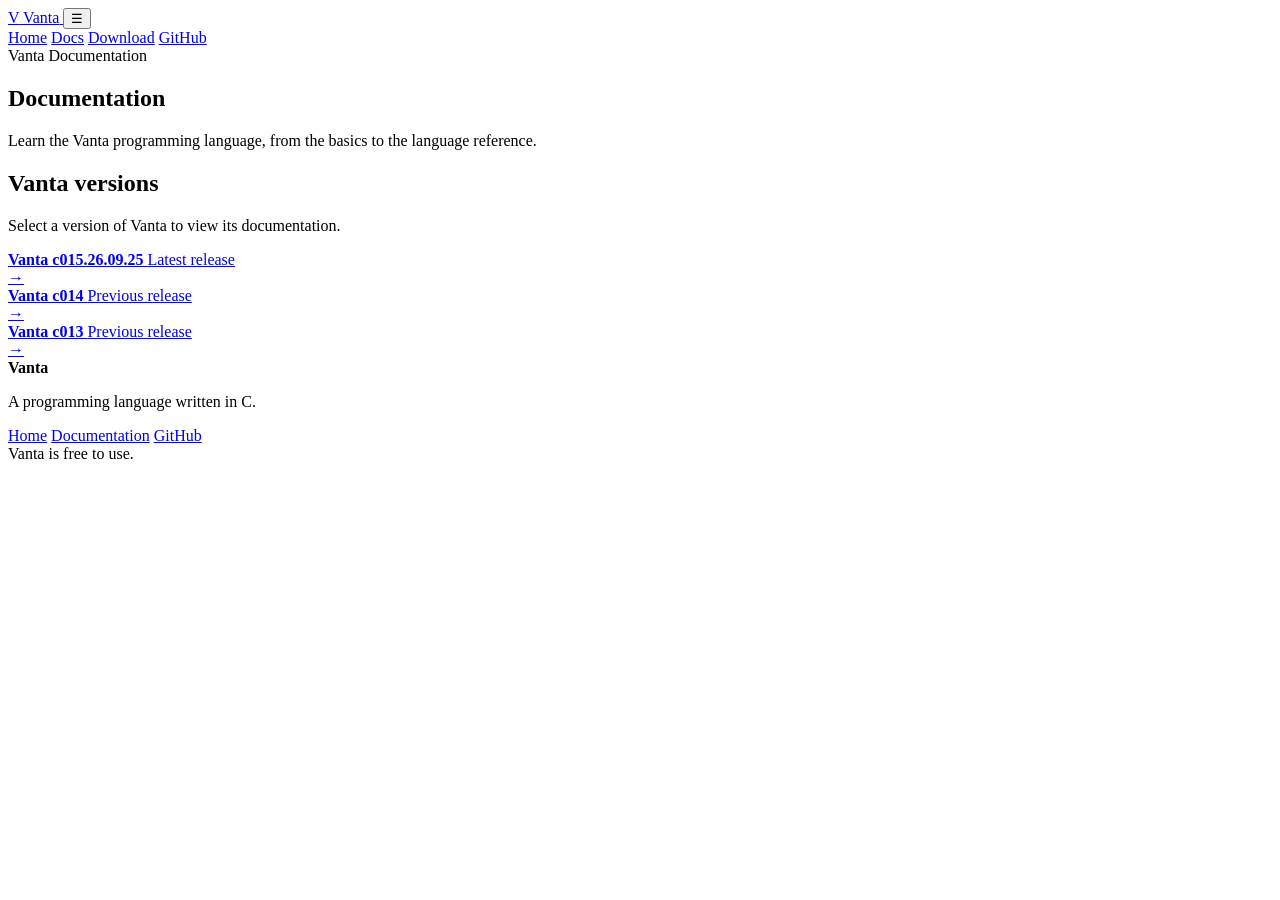
==== docs/index.html @ 65cd363d "Add files via upload" ====
<!DOCTYPE html>
<html lang="en">
<head>
    <meta charset="UTF-8">

    <meta name="viewport"
          content="width=device-width, initial-scale=1.0">

    <title>Vanta Documentation</title>

    <link rel="stylesheet"
          href="/vanta/assets/style.css">
</head>

<body>

<header class="site-header">

    <div class="nav-container">

        <a class="logo" href="/vanta">
            <span class="logo-mark">V</span>
            <span>Vanta</span>
        </a>

        <button class="menu-button" id="menuButton">
            ☰
        </button>

        <nav id="mainNav">
            <a href="/vanta">Home</a>
            <a class="active" href="/vanta/docs">Docs</a>
            <a href="/vanta/download">Download</a>
            <a href="https://github.com/knoob1517/vanta">GitHub</a>
        </nav>

    </div>

</header>


<main>

    <section class="docs-hero">

        <div class="container">

            <span class="eyebrow">
                Vanta Documentation
            </span>

            <h1>
                Documentation
            </h1>

            <p>
                Learn the Vanta programming language,
                from the basics to the language reference.
            </p>

        </div>

    </section>


    <section class="docs-page">

        <div class="container">

            <h2>Vanta versions</h2>

            <p class="muted">
                Select a version of Vanta to view its documentation.
            </p>


            <div class="version-list">

                <a href="/vanta/docs/c015.26.09.25"
                   class="version-card">

                    <div>

                        <strong>
                            Vanta c015.26.09.25
                        </strong>

                        <span>
                            Latest release
                        </span>

                    </div>

                    <span class="arrow">→</span>

                </a>


                <a href="/vanta/docs/c014.26.09.XX"
                   class="version-card">

                    <div>

                        <strong>
                            Vanta c014
                        </strong>

                        <span>
                            Previous release
                        </span>

                    </div>

                    <span class="arrow">→</span>

                </a>


                <a href="/vanta/docs/c013.26.09.XX"
                   class="version-card">

                    <div>

                        <strong>
                            Vanta c013
                        </strong>

                        <span>
                            Previous release
                        </span>

                    </div>

                    <span class="arrow">→</span>

                </a>

            </div>

        </div>

    </section>

</main>


<footer>

    <div class="footer-container">

        <div>
            <strong>Vanta</strong>

            <p>
                A programming language written in C.
            </p>
        </div>

        <div class="footer-links">
            <a href="/vanta">Home</a>
            <a href="/vanta/docs">Documentation</a>
            <a href="https://github.com/knoob1517/vanta">GitHub</a>
        </div>

    </div>

    <div class="free-notice">
        Vanta is free to use.
    </div>

</footer>


<script src="/vanta/assets/main.js"></script>

</body>
</html>
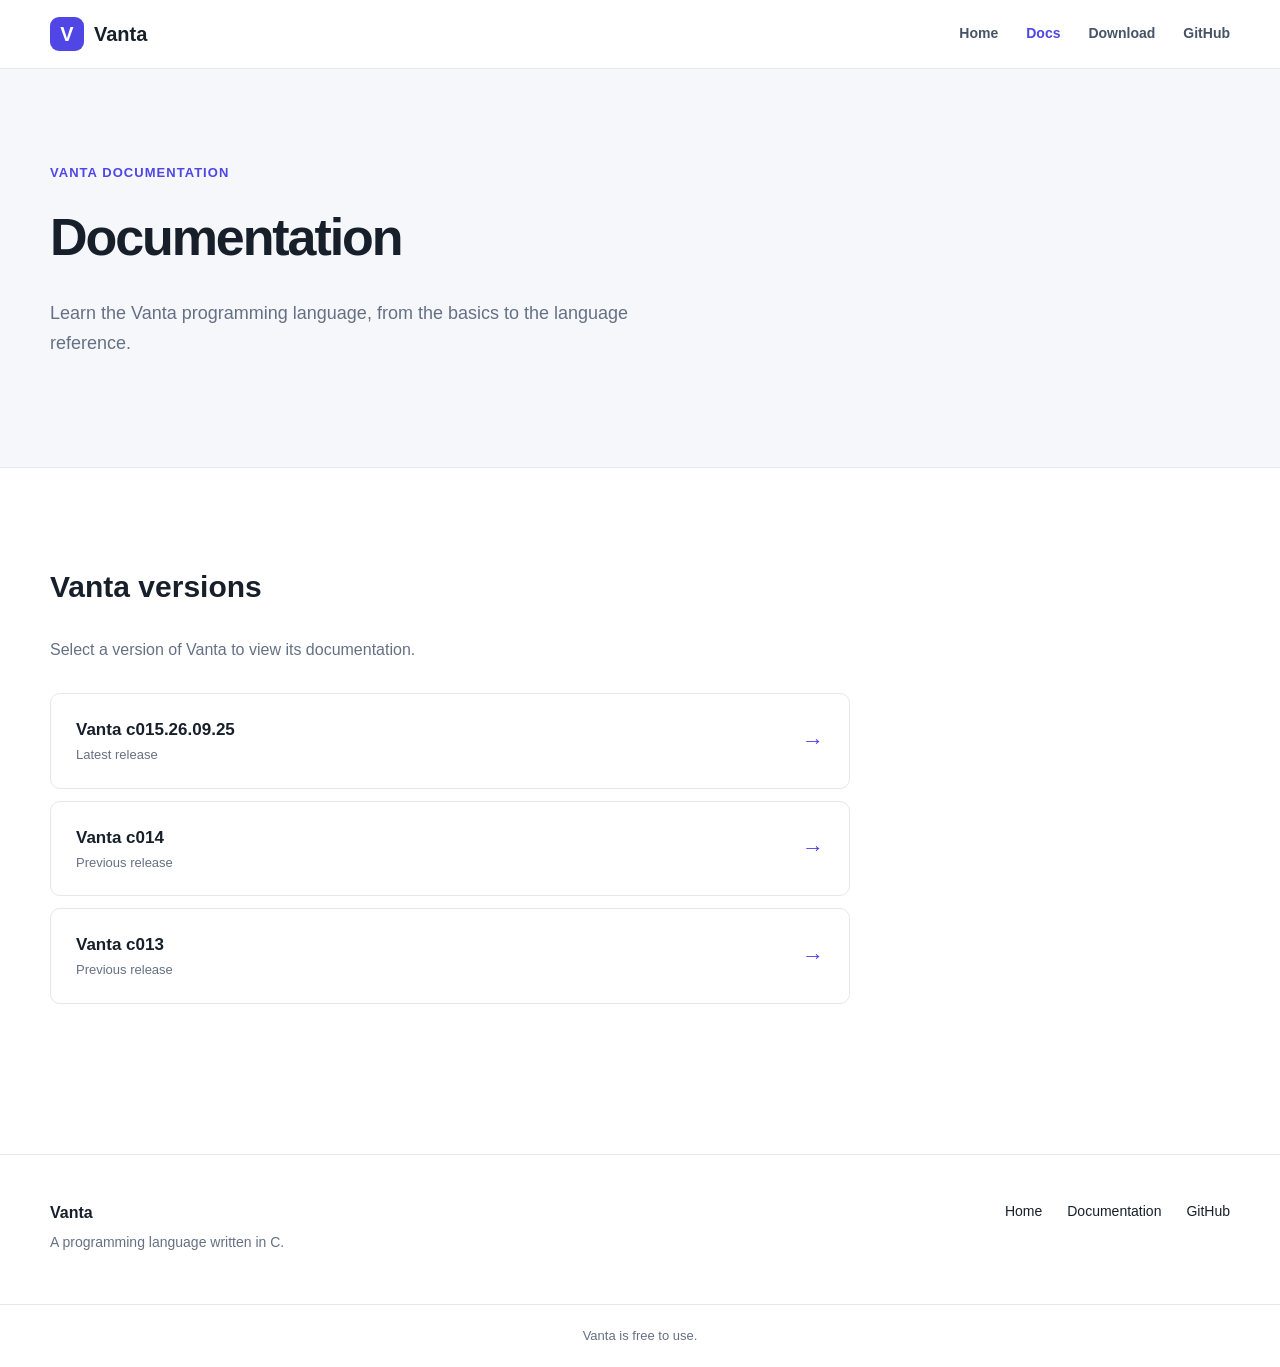
==== commit c359af4a: "Update index.html" ====
--- a/docs/index.html
+++ b/docs/index.html
@@ -9,7 +9,7 @@
     <title>Vanta Documentation</title>
 
     <link rel="stylesheet"
-          href="/vanta/assets/style.css">
+          href="/assets/style.css">
 </head>
 
 <body>
@@ -29,8 +29,8 @@
 
         <nav id="mainNav">
             <a href="/vanta">Home</a>
-            <a class="active" href="/vanta/docs">Docs</a>
-            <a href="/vanta/download">Download</a>
+            <a class="active" href="/docs">Docs</a>
+            <a href="/download">Download</a>
             <a href="https://github.com/knoob1517/vanta">GitHub</a>
         </nav>
 
@@ -76,7 +76,7 @@
 
             <div class="version-list">
 
-                <a href="/vanta/docs/c015.26.09.25"
+                <a href="/docs/c015.26.09.25"
                    class="version-card">
 
                     <div>
@@ -96,7 +96,7 @@
                 </a>
 
 
-                <a href="/vanta/docs/c014.26.09.XX"
+                <a href="/docs/c014.26.09.XX"
                    class="version-card">
 
                     <div>
@@ -116,7 +116,7 @@
                 </a>
 
 
-                <a href="/vanta/docs/c013.26.09.XX"
+                <a href="/docs/c013.26.09.XX"
                    class="version-card">
 
                     <div>
@@ -158,7 +158,7 @@
 
         <div class="footer-links">
             <a href="/vanta">Home</a>
-            <a href="/vanta/docs">Documentation</a>
+            <a href="/docs">Documentation</a>
             <a href="https://github.com/knoob1517/vanta">GitHub</a>
         </div>
 
@@ -171,7 +171,7 @@
 </footer>
 
 
-<script src="/vanta/assets/main.js"></script>
+<script src="/assets/main.js"></script>
 
 </body>
-</html>+</html>
--- a/assets/style.css
+++ b/assets/style.css
@@ -0,0 +1,982 @@
+:root {
+    --bg: #ffffff;
+    --bg-secondary: #f5f7fa;
+
+    --text: #17202a;
+    --muted: #667085;
+
+    --border: #e4e7ec;
+
+    --accent: #4f46e5;
+    --accent-dark: #3730a3;
+
+    --code-bg: #111827;
+    --code-text: #e5e7eb;
+
+    --max-width: 1180px;
+}
+
+
+* {
+    box-sizing: border-box;
+}
+
+
+html {
+    scroll-behavior: smooth;
+}
+
+
+body {
+    margin: 0;
+
+    font-family:
+        Inter,
+        -apple-system,
+        BlinkMacSystemFont,
+        "Segoe UI",
+        sans-serif;
+
+    color: var(--text);
+    background: var(--bg);
+
+    line-height: 1.65;
+}
+
+
+a {
+    color: inherit;
+    text-decoration: none;
+}
+
+
+.container,
+.nav-container,
+.footer-container {
+    width: min(
+        calc(100% - 40px),
+        var(--max-width)
+    );
+
+    margin: auto;
+}
+
+
+/* HEADER */
+
+.site-header {
+    position: sticky;
+    top: 0;
+    z-index: 100;
+
+    background: rgba(255, 255, 255, 0.94);
+
+    border-bottom: 1px solid var(--border);
+
+    backdrop-filter: blur(12px);
+}
+
+
+.nav-container {
+    height: 68px;
+
+    display: flex;
+    align-items: center;
+    justify-content: space-between;
+}
+
+
+.logo {
+    display: flex;
+    align-items: center;
+    gap: 10px;
+
+    font-size: 20px;
+    font-weight: 800;
+}
+
+
+.logo-mark {
+    width: 34px;
+    height: 34px;
+
+    display: grid;
+    place-items: center;
+
+    border-radius: 9px;
+
+    background: var(--accent);
+    color: white;
+
+    font-weight: 900;
+}
+
+
+#mainNav {
+    display: flex;
+    gap: 28px;
+
+    align-items: center;
+}
+
+
+#mainNav a {
+    color: #475467;
+    font-size: 14px;
+    font-weight: 600;
+}
+
+
+#mainNav a:hover,
+#mainNav a.active {
+    color: var(--accent);
+}
+
+
+.menu-button {
+    display: none;
+
+    border: 0;
+    background: none;
+
+    font-size: 25px;
+}
+
+
+/* HERO */
+
+.hero {
+    width: min(
+        calc(100% - 40px),
+        1180px
+    );
+
+    margin: auto;
+
+    min-height: 620px;
+
+    display: grid;
+    grid-template-columns: 1fr 1fr;
+
+    align-items: center;
+
+    gap: 70px;
+}
+
+
+.hero-badge,
+.eyebrow {
+    display: inline-block;
+
+    color: var(--accent);
+
+    font-size: 13px;
+    font-weight: 800;
+
+    text-transform: uppercase;
+    letter-spacing: 0.08em;
+}
+
+
+.hero h1 {
+    margin: 15px 0;
+
+    font-size: clamp(48px, 7vw, 82px);
+    line-height: 1.02;
+
+    letter-spacing: -0.05em;
+}
+
+
+.hero h1 span {
+    color: var(--accent);
+}
+
+
+.hero-description {
+    max-width: 600px;
+
+    color: var(--muted);
+
+    font-size: 19px;
+}
+
+
+.hero-buttons {
+    display: flex;
+    gap: 12px;
+
+    margin-top: 30px;
+}
+
+
+/* BUTTONS */
+
+.button {
+    display: inline-flex;
+
+    padding: 12px 20px;
+
+    border-radius: 8px;
+
+    font-weight: 700;
+    font-size: 14px;
+
+    transition: 0.2s;
+}
+
+
+.button.primary {
+    color: white;
+    background: var(--accent);
+}
+
+
+.button.primary:hover {
+    background: var(--accent-dark);
+}
+
+
+.button.secondary {
+    border: 1px solid var(--border);
+    background: white;
+}
+
+
+.button.secondary:hover {
+    background: var(--bg-secondary);
+}
+
+
+/* CODE */
+
+.code-window {
+    overflow: hidden;
+
+    border-radius: 14px;
+
+    background: var(--code-bg);
+
+    box-shadow:
+        0 25px 60px rgba(0, 0, 0, 0.15);
+}
+
+
+.code-titlebar {
+    height: 42px;
+
+    display: flex;
+    align-items: center;
+
+    gap: 7px;
+
+    padding: 0 15px;
+
+    background: #1f2937;
+}
+
+
+.code-titlebar > span {
+    width: 10px;
+    height: 10px;
+
+    border-radius: 50%;
+
+    background: #6b7280;
+}
+
+
+.code-titlebar label {
+    margin-left: 10px;
+
+    color: #9ca3af;
+
+    font-size: 12px;
+}
+
+
+pre {
+    overflow-x: auto;
+
+    margin: 0;
+    padding: 24px;
+
+    font-family:
+        "Cascadia Code",
+        "Fira Code",
+        Consolas,
+        monospace;
+
+    font-size: 14px;
+
+    line-height: 1.7;
+}
+
+
+.code-window pre {
+    color: var(--code-text);
+}
+
+
+.keyword {
+    color: #c084fc;
+}
+
+
+.function {
+    color: #60a5fa;
+}
+
+
+.string {
+    color: #86efac;
+}
+
+
+/* SECTIONS */
+
+.section {
+    width: min(
+        calc(100% - 40px),
+        var(--max-width)
+    );
+
+    margin: 100px auto;
+}
+
+
+.section-title {
+    max-width: 650px;
+
+    margin-bottom: 40px;
+}
+
+
+.section-title h2 {
+    margin: 0;
+
+    font-size: 38px;
+    letter-spacing: -0.03em;
+}
+
+
+.section-title p {
+    color: var(--muted);
+}
+
+
+/* FEATURES */
+
+.feature-grid {
+    display: grid;
+
+    grid-template-columns:
+        repeat(4, 1fr);
+
+    gap: 18px;
+}
+
+
+.feature {
+    padding: 25px;
+
+    border: 1px solid var(--border);
+
+    border-radius: 12px;
+}
+
+
+.feature-icon {
+    width: 44px;
+    height: 44px;
+
+    display: grid;
+    place-items: center;
+
+    margin-bottom: 20px;
+
+    border-radius: 9px;
+
+    background: #eef2ff;
+
+    color: var(--accent);
+
+    font-weight: 800;
+}
+
+
+.feature h3 {
+    margin: 0 0 8px;
+}
+
+
+.feature p {
+    margin: 0;
+
+    color: var(--muted);
+
+    font-size: 14px;
+}
+
+
+/* RELEASE */
+
+.release-section {
+    width: min(
+        calc(100% - 40px),
+        var(--max-width)
+    );
+
+    margin: 100px auto;
+
+    padding: 45px;
+
+    display: flex;
+    align-items: center;
+    justify-content: space-between;
+
+    gap: 30px;
+
+    border-radius: 16px;
+
+    background: var(--bg-secondary);
+}
+
+
+.release-section h2 {
+    margin: 8px 0;
+
+    font-size: 30px;
+}
+
+
+.release-section p {
+    margin: 0;
+
+    color: var(--muted);
+}
+
+
+.release-buttons {
+    display: flex;
+    gap: 10px;
+}
+
+
+/* DOC LINKS */
+
+.docs-grid {
+    display: grid;
+
+    grid-template-columns:
+        repeat(3, 1fr);
+
+    gap: 15px;
+}
+
+
+.docs-grid a {
+    padding: 22px;
+
+    border: 1px solid var(--border);
+
+    border-radius: 10px;
+
+    transition: 0.2s;
+}
+
+
+.docs-grid a:hover {
+    border-color: var(--accent);
+
+    transform: translateY(-2px);
+}
+
+
+.docs-grid strong,
+.docs-grid span {
+    display: block;
+}
+
+
+.docs-grid span {
+    margin-top: 5px;
+
+    color: var(--muted);
+
+    font-size: 14px;
+}
+
+
+/* DOC HERO */
+
+.docs-hero {
+    padding: 90px 0;
+
+    background: var(--bg-secondary);
+
+    border-bottom: 1px solid var(--border);
+}
+
+
+.docs-hero h1 {
+    margin: 10px 0;
+
+    font-size: 52px;
+
+    letter-spacing: -0.04em;
+}
+
+
+.docs-hero p {
+    max-width: 650px;
+
+    color: var(--muted);
+
+    font-size: 18px;
+}
+
+
+/* VERSION LIST */
+
+.docs-page {
+    padding: 70px 0;
+}
+
+
+.docs-page h2 {
+    font-size: 30px;
+}
+
+
+.muted {
+    color: var(--muted);
+}
+
+
+.version-list {
+    max-width: 800px;
+
+    display: flex;
+    flex-direction: column;
+
+    gap: 12px;
+
+    margin-top: 30px;
+}
+
+
+.version-card {
+    display: flex;
+
+    justify-content: space-between;
+    align-items: center;
+
+    padding: 22px 25px;
+
+    border: 1px solid var(--border);
+
+    border-radius: 10px;
+
+    transition: 0.2s;
+}
+
+
+.version-card:hover {
+    border-color: var(--accent);
+
+    transform: translateX(4px);
+}
+
+
+.version-card strong,
+.version-card span {
+    display: block;
+}
+
+
+.version-card strong {
+    font-size: 17px;
+}
+
+
+.version-card span {
+    color: var(--muted);
+
+    font-size: 13px;
+}
+
+
+.arrow {
+    color: var(--accent) !important;
+
+    font-size: 22px !important;
+}
+
+
+/* DOCUMENTATION */
+
+.documentation-layout {
+    display: grid;
+
+    grid-template-columns: 260px 1fr;
+
+    max-width: 1400px;
+
+    margin: auto;
+}
+
+
+.sidebar {
+    position: sticky;
+    top: 68px;
+
+    height: calc(100vh - 68px);
+
+    overflow-y: auto;
+
+    padding: 30px;
+
+    border-right: 1px solid var(--border);
+}
+
+
+.sidebar-version {
+    margin-bottom: 25px;
+}
+
+
+.sidebar-version strong,
+.sidebar-version span {
+    display: block;
+}
+
+
+.sidebar-version strong {
+    font-size: 18px;
+}
+
+
+.sidebar-version span {
+    color: var(--muted);
+
+    font-size: 13px;
+}
+
+
+.sidebar-nav {
+    display: flex;
+    flex-direction: column;
+
+    gap: 4px;
+}
+
+
+.sidebar-nav a {
+    padding: 7px 10px;
+
+    border-radius: 6px;
+
+    color: #667085;
+
+    font-size: 14px;
+}
+
+
+.sidebar-nav a:hover {
+    color: var(--accent);
+
+    background: #f5f3ff;
+}
+
+
+.documentation {
+    width: min(
+        calc(100% - 80px),
+        850px
+    );
+
+    padding: 55px 0 100px;
+
+    margin: auto;
+}
+
+
+.doc-header {
+    display: flex;
+
+    justify-content: space-between;
+    align-items: flex-start;
+
+    gap: 30px;
+
+    margin-bottom: 60px;
+}
+
+
+.doc-header h1 {
+    margin: 8px 0;
+
+    font-size: 42px;
+
+    letter-spacing: -0.04em;
+}
+
+
+#versionSelect {
+    padding: 9px 12px;
+
+    border: 1px solid var(--border);
+
+    border-radius: 7px;
+
+    background: white;
+}
+
+
+.documentation section {
+    margin-bottom: 70px;
+
+    scroll-margin-top: 100px;
+}
+
+
+.documentation h2 {
+    margin-bottom: 15px;
+
+    font-size: 30px;
+
+    letter-spacing: -0.02em;
+}
+
+
+.documentation h3 {
+    margin-top: 35px;
+
+    font-size: 21px;
+}
+
+
+.documentation p,
+.documentation li {
+    color: #475467;
+}
+
+
+.documentation code {
+    padding: 2px 5px;
+
+    border-radius: 4px;
+
+    background: #f2f4f7;
+
+    font-family: monospace;
+
+    font-size: 0.9em;
+}
+
+
+.documentation pre {
+    margin: 20px 0;
+
+    border-radius: 9px;
+
+    background: var(--code-bg);
+
+    color: var(--code-text);
+}
+
+
+.documentation pre code {
+    padding: 0;
+
+    background: transparent;
+
+    color: inherit;
+}
+
+
+/* FOOTER */
+
+footer {
+    margin-top: 80px;
+
+    border-top: 1px solid var(--border);
+}
+
+
+.footer-container {
+    padding: 45px 0;
+
+    display: flex;
+    justify-content: space-between;
+
+    gap: 30px;
+}
+
+
+.footer-container p {
+    margin: 5px 0;
+
+    color: var(--muted);
+
+    font-size: 14px;
+}
+
+
+.footer-links {
+    display: flex;
+
+    gap: 25px;
+
+    font-size: 14px;
+}
+
+
+.free-notice {
+    padding: 20px;
+
+    border-top: 1px solid var(--border);
+
+    text-align: center;
+
+    color: var(--muted);
+
+    font-size: 13px;
+}
+
+
+/* MOBILE */
+
+@media (max-width: 850px) {
+
+    .menu-button {
+        display: block;
+    }
+
+
+    #mainNav {
+        display: none;
+
+        position: absolute;
+
+        top: 68px;
+        left: 0;
+        right: 0;
+
+        padding: 15px 20px;
+
+        flex-direction: column;
+        align-items: stretch;
+
+        background: white;
+
+        border-bottom: 1px solid var(--border);
+    }
+
+
+    #mainNav.open {
+        display: flex;
+    }
+
+
+    #mainNav a {
+        padding: 10px;
+    }
+
+
+    .hero {
+        grid-template-columns: 1fr;
+
+        padding: 70px 0;
+
+        min-height: auto;
+    }
+
+
+    .feature-grid {
+        grid-template-columns: 1fr 1fr;
+    }
+
+
+    .docs-grid {
+        grid-template-columns: 1fr 1fr;
+    }
+
+
+    .release-section {
+        flex-direction: column;
+
+        align-items: flex-start;
+    }
+
+
+    .documentation-layout {
+        display: block;
+    }
+
+
+    .sidebar {
+        position: static;
+
+        height: auto;
+
+        border-right: 0;
+
+        border-bottom: 1px solid var(--border);
+    }
+
+
+    .sidebar-nav {
+        display: grid;
+
+        grid-template-columns:
+            repeat(2, 1fr);
+    }
+
+
+    .documentation {
+        width: min(
+            calc(100% - 40px),
+            850px
+        );
+    }
+
+}
+
+
+@media (max-width: 550px) {
+
+    .feature-grid,
+    .docs-grid {
+        grid-template-columns: 1fr;
+    }
+
+
+    .hero h1 {
+        font-size: 52px;
+    }
+
+
+    .release-buttons {
+        flex-direction: column;
+    }
+
+
+    .doc-header {
+        flex-direction: column;
+    }
+
+
+    .footer-container {
+        flex-direction: column;
+    }
+
+
+    .footer-links {
+        flex-direction: column;
+
+        gap: 10px;
+    }
+
+}
